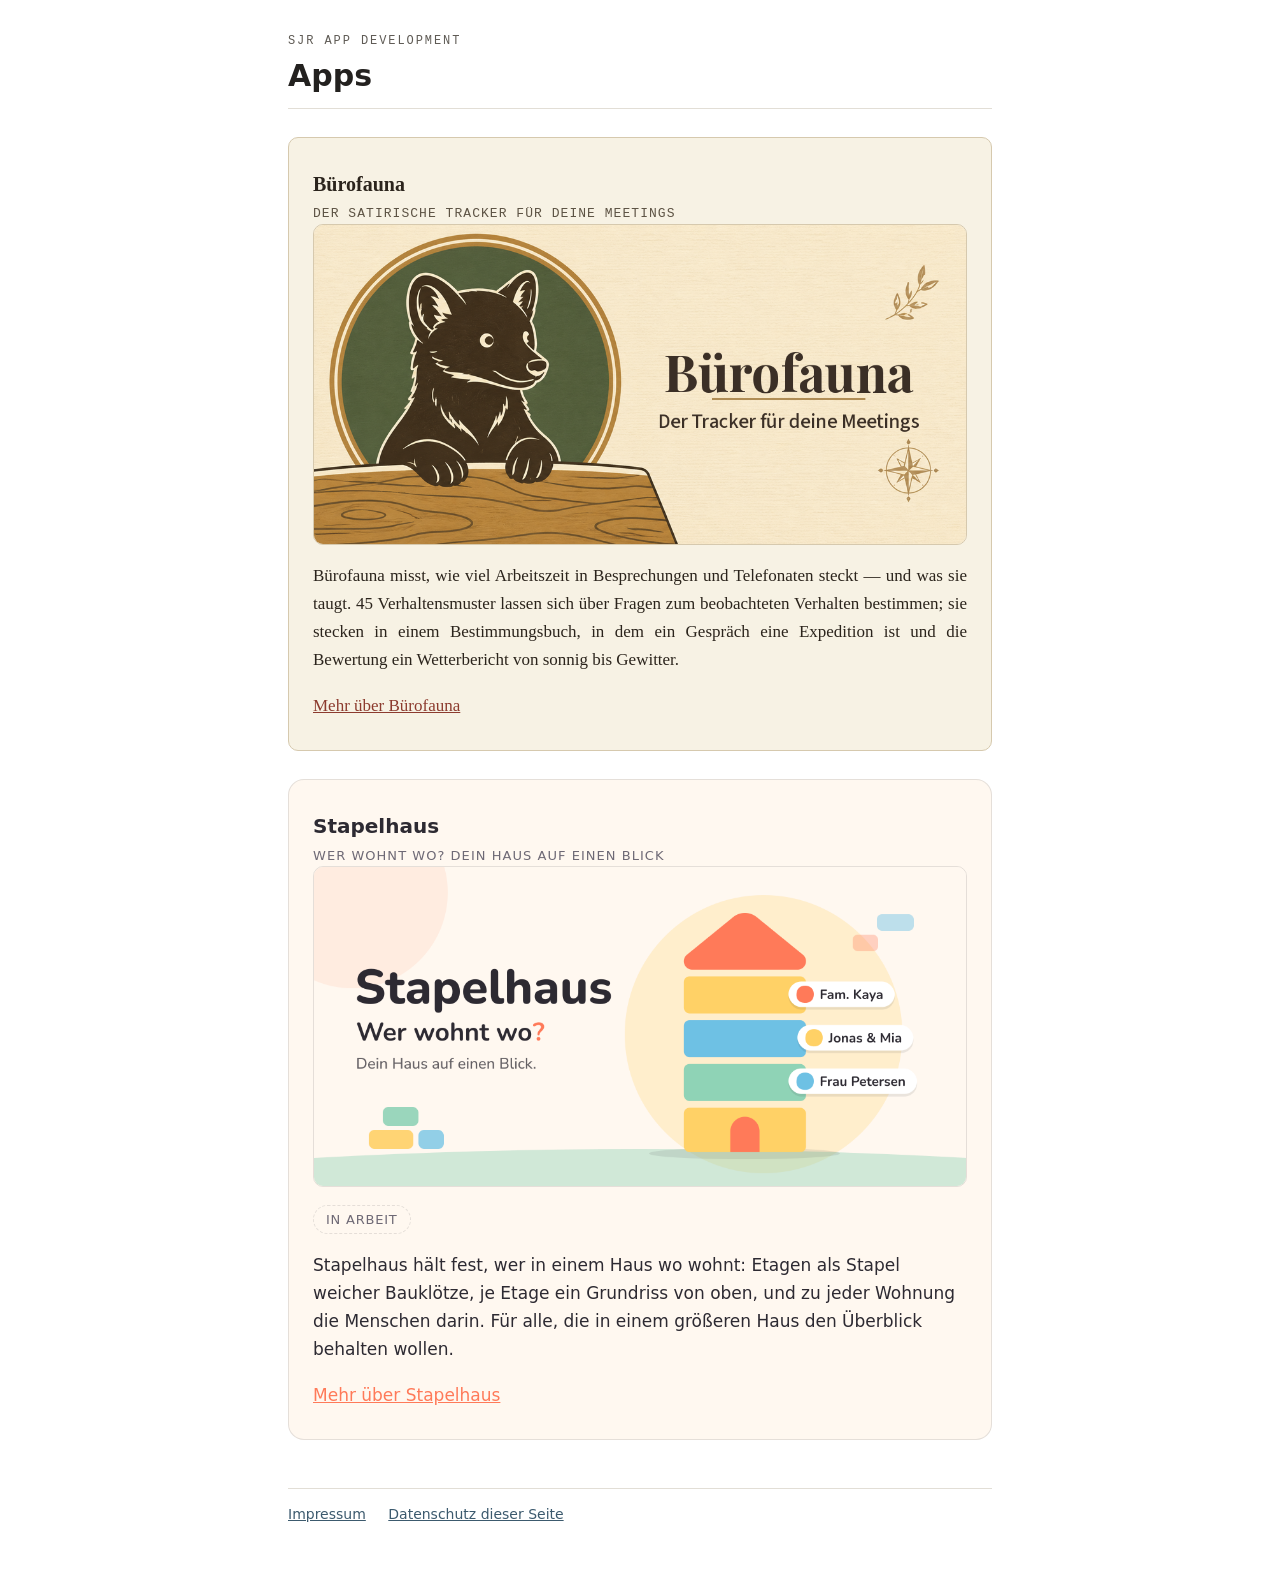
==== de/index.html @ 18a47535 "feat: Leg die Sprachordner /de/ und /en/ an, ohne die alten Adressen anzutasten Erster Schritt der M" ====
<!DOCTYPE html>
<html lang="de">
<head>
<meta charset="utf-8">
<meta name="viewport" content="width=device-width, initial-scale=1">
<title>SJR App Development</title>
<meta name="description" content="Apps von SJR App Development. Derzeit: Bürofauna, der satirische Tracker für deine Meetings.">
<link rel="icon" type="image/png" sizes="32x32" href="/favicon-32.png">
<link rel="apple-touch-icon" sizes="180x180" href="/favicon-180.png">
<link rel="stylesheet" href="/stil.css">
<link rel="canonical" href="https://tyndor.github.io/de/">
</head>
<body class="uebersicht">
<main>

<!-- ====================================================================
     DIE ÜBERSICHT. Bis zum 2026-09-21 stand hier die ganze Seite von
     Bürofauna; seither steht hier je App ein kurzer Block, und die
     Einzelheiten stehen auf ihrer eigenen Seite (Nutzer-Wunsch).

     Ein Block ist: Überschrift, Unterzeile, Banner, EIN Absatz, ein Verweis.
     Mehr nicht — wer mehr wissen will, tippt auf den Verweis. Für eine
     weitere App diesen <article> kopieren und `buerofauna.html` als Vorlage
     für ihre Seite nehmen.

     Die Seite trägt jetzt selbst den <h1>; die Apps darunter sind <h2>. Zwei
     <h1> auf einer Seite wären für Vorleseprogramme irreführend.

     **Jeder Block trägt den Anzug SEINER App** (Nutzer-Wunsch 2026-09-22):
     `thema-buerofauna` beziehungsweise `thema-stapelhaus` am <article>. Der
     Rahmen darum — Kopf, Fuß, Grund — bleibt im Hausstil, sonst gewönne eine
     der beiden Apps die Seite für sich. Die Klassen stehen in `stil.css`; sie
     übersteuern nur Variablen, nicht Regeln.
     ==================================================================== -->
<header>
  <div class="rubrik">SJR App Development</div>
  <h1>Apps</h1>
</header>

<article class="app thema-buerofauna">
  <h2>Bürofauna</h2>
  <p class="unterzeile">Der satirische Tracker für deine Meetings</p>

  <!-- Das Banner führt dorthin, wohin auch der Verweis darunter führt: Ein
       Bild dieser Größe sieht aus wie eine Schaltfläche, und wer darauf
       tippt, erwartet, dass etwas passiert. -->
  <a class="banner-link" href="/de/buerofauna.html"><img class="banner" src="/bilder/banner.png" alt="Bürofauna" width="1024" height="500"></a>

  <p>Bürofauna misst, wie viel Arbeitszeit in Besprechungen und Telefonaten
  steckt — und was sie taugt. 45 Verhaltensmuster lassen sich über Fragen zum
  beobachteten Verhalten bestimmen; sie stecken in einem Bestimmungsbuch, in
  dem ein Gespräch eine Expedition ist und die Bewertung ein Wetterbericht von
  sonnig bis Gewitter.</p>

  <ul class="links">
    <li><a href="/de/buerofauna.html">Mehr über Bürofauna</a></li>
  </ul>
</article>

<!-- Die zweite App. Sie ist NOCH NICHT veröffentlicht, deshalb trägt sie die
     Marke „In Arbeit" und keinen Store-Verweis — ein Abzeichen führte ins
     Leere. Steht sie erst in den Stores, wird aus der Marke ein Paar
     Abzeichen, hier wie auf ihrer eigenen Seite. -->
<article class="app thema-stapelhaus">
  <h2>Stapelhaus</h2>
  <p class="unterzeile">Wer wohnt wo? Dein Haus auf einen Blick</p>

  <a class="banner-link" href="/de/stapelhaus.html"><img class="banner" src="/bilder/banner-stapelhaus.png" alt="Stapelhaus" width="1024" height="500"></a>

  <p><span class="bald">In Arbeit</span></p>

  <p>Stapelhaus hält fest, wer in einem Haus wo wohnt: Etagen als Stapel
  weicher Bauklötze, je Etage ein Grundriss von oben, und zu jeder Wohnung die
  Menschen darin. Für alle, die in einem größeren Haus den Überblick behalten
  wollen.</p>

  <ul class="links">
    <li><a href="/de/stapelhaus.html">Mehr über Stapelhaus</a></li>
  </ul>
</article>

<footer>
  <nav>
    <a href="/de/impressum.html">Impressum</a>
    <a href="/de/datenschutz.html">Datenschutz dieser Seite</a>
  </nav>
</footer>

</main>
</body>
</html>
---- stil.css ----
/* DREI ANZÜGE IN EINER DATEI.
   Keine externen Schriften und keine Skripte — die Seite lädt nichts nach.

   `:root` trägt den Hausstil von SJR App Development: zurückhaltend, damit
   die Apps darin sprechen können. Jede App hat ihren eigenen Anzug als
   Klasse, und beide übersteuern DIESELBEN Variablen — kein zweites Regelwerk,
   nur andere Werte.

   **Wo die Klasse hängt, entscheidet, wie weit der Anzug reicht**
   (Nutzer-Wunsch 2026-09-22):

     Seite einer App   <body class="thema-buerofauna">   alles trägt ihn
     Übersicht         <article class="app thema-…">     nur ihr Block

   Die Werte sind nicht erfunden, sondern die der Apps: Bürofauna aus dem
   Feldführer-Zuschnitt (`lib/core/theme/`), Stapelhaus aus seinem Material-3-
   Thema. Dieselben Zahlen stehen auf den beiden Rechtstext-Seiten
   (`buerofauna-legal`, `stapelhaus-legal`); verbunden sind sie nur durch
   diesen Satz. Wer dort etwas ändert, ändert es hier mit. */
:root {
  --paper: #ffffff;
  --karte: #faf8f5;
  --ink: #23211f;
  --ink-muted: #5f5b55;
  --rule: #e2ded6;
  --seal: #3c5a6e;
  --schrift: system-ui, -apple-system, "Segoe UI", Roboto, Arial, sans-serif;
  --schrift-marke: ui-monospace, "Courier New", monospace;
  --titel-gewicht: 600;
  --rund: 10px;
  --satz: left;
}

/* --- Bürofauna: viktorianischer Feldführer ------------------------------
   Cremefarbenes Papier, Tinte, Siegelrot, Antiqua — und Blocksatz, weil die
   Seite eine Buchseite sein will. */
.thema-buerofauna {
  --paper: #f7f2e4;
  --karte: #efe7d3;
  --ink: #2b241c;
  --ink-muted: #5d5344;
  --rule: #d6c9ae;
  --seal: #8c3b2e;
  --schrift: Georgia, "Times New Roman", serif;
  --schrift-marke: ui-monospace, "Courier New", monospace;
  --titel-gewicht: 700;
  --rund: 10px;
  --satz: justify;
}

/* --- Stapelhaus: weiche Bauklötze, Material 3 in Pastell ----------------
   Nunito steht vorn: Wer sie auf dem Gerät hat, sieht das Schriftbild der
   App. Alle anderen bekommen eine verwandte runde Schrift — nachgeladen wird
   keine. Kein Blocksatz: Die App setzt linksbündig. */
.thema-stapelhaus {
  --paper: #fff8f0;
  --karte: #ffffff;
  --ink: #2d2a32;
  --ink-muted: #6e6975;
  --rule: rgba(45, 42, 50, 0.12);
  --seal: #ff7a59;
  --schrift: Nunito, "Nunito Sans", "Trebuchet MS", "Segoe UI", system-ui,
    -apple-system, sans-serif;
  --schrift-marke: Nunito, "Nunito Sans", "Trebuchet MS", "Segoe UI",
    system-ui, sans-serif;
  --titel-gewicht: 800;
  --rund: 16px;
  --satz: left;
}

* { box-sizing: border-box; }

body {
  margin: 0;
  padding: 32px 20px 64px;
  background: var(--paper);
  color: var(--ink);
  font-family: var(--schrift);
  font-size: 17px;
  line-height: 1.65;
}

/* Blocksatz mit Silbentrennung — aber nur, wo der Anzug ihn vorsieht. Ohne
   die Trennung riss der schmale Satzspiegel auf dem Telefon Loecher zwischen
   die Woerter; mit Blocksatz in einer runden Grotesk saehe Stapelhaus dagegen
   aus wie eine Zeitungsspalte. */
p {
  text-align: var(--satz);
  hyphens: auto;
  -webkit-hyphens: auto;
}

.unterzeile, .stand, .punkte, footer { text-align: left; hyphens: manual; }

main { max-width: 44rem; margin: 0 auto; }

header { border-bottom: 1px solid var(--rule); padding-bottom: 14px; margin-bottom: 28px; }

.rubrik {
  font-family: var(--schrift-marke);
  font-size: 12px;
  letter-spacing: 0.16em;
  text-transform: uppercase;
  color: var(--ink-muted);
}

/* Das Gewicht gehört zum Anzug: Die Antiqua des Feldführers trägt 700,
   Stapelhaus' runde Grotesk 800 — so steht es in beiden Apps. */
h1 { font-size: 30px; line-height: 1.2; margin: 6px 0 0; font-weight: var(--titel-gewicht); }
h2 { font-size: 20px; margin: 34px 0 10px; font-weight: var(--titel-gewicht); }

a { color: var(--seal); }

address {
  font-style: normal;
  font-family: var(--schrift-marke);
  font-size: 15px;
  background: var(--karte);
  border: 1px solid var(--rule);
  border-radius: var(--rund);
  padding: 14px 16px;
  white-space: pre-line;
}

.platzhalter {
  background: var(--karte);
  border-bottom: 2px dotted var(--seal);
  padding: 0 3px;
}

.stand { font-family: var(--schrift-marke); font-size: 13px; color: var(--ink-muted); }

footer {
  margin-top: 48px;
  padding-top: 14px;
  border-top: 1px solid var(--rule);
  font-size: 14px;
  color: var(--ink-muted);
}

nav a { margin-right: 18px; }

/* Nachts hat jeder Anzug seine eigene Dunkelheit: Der Feldführer wird zu
   dunklem Papier mit heller Tinte, Stapelhaus zu dem Grau seiner App. Ein
   gemeinsamer Dunkelmodus hiesse, zwei Marken dieselbe Nacht zu geben. */
@media (prefers-color-scheme: dark) {
  :root {
    --paper: #17161a;
    --karte: #232228;
    --ink: #ece9e4;
    --ink-muted: #a7a29b;
    --rule: #38363d;
    --seal: #8fb6cc;
  }

  .thema-buerofauna {
    --paper: #191510;
    --karte: #221c15;
    --ink: #ece3d2;
    --ink-muted: #b3a894;
    --rule: #4a4132;
    --seal: #d98878;
  }

  .thema-stapelhaus {
    --paper: #1f1d24;
    --karte: #2a2731;
    --ink: #f2efea;
    --ink-muted: #a9a4b0;
    --rule: rgba(242, 239, 234, 0.12);
    --seal: #ff7a59;
  }
}

/* --- Übersicht der Apps -------------------------------------------------
   Je App ein .app-Block. Alles fliesst; feste Höhen gibt es nicht, damit
   grosse Schriftgrade und schmale Fenster nichts abschneiden. */

.einleitung { color: var(--ink-muted); }

.app {
  margin-top: 40px;
  padding-top: 28px;
  border-top: 1px solid var(--rule);
}

.app:first-of-type { border-top: none; }

/* **In der Übersicht ist jeder Block eine Karte in den Farben SEINER App**
   (Nutzer-Wunsch 2026-09-22). Er bringt seinen eigenen Grund mit, seine
   Schrift, seine Rundung — und die Trennlinie zwischen den Blöcken entfällt:
   Wo zwei Karten stehen, trennt die Kante schon.

   Die Werte holt er sich aus der Themenklasse an ihm selbst; diese Regel
   nennt nur, WELCHE Eigenschaften er überhaupt selbst setzt. Ohne sie bliebe
   er beim Hausstil der Seite, denn den hat `body` schon angewandt. */
.uebersicht .app {
  margin-top: 28px;
  padding: 24px;
  border: 1px solid var(--rule);
  border-radius: var(--rund);
  background: var(--paper);
  color: var(--ink);
  font-family: var(--schrift);
}

.uebersicht .app:first-of-type { border: 1px solid var(--rule); }

.banner {
  display: block;
  width: 100%;
  height: auto;
  border: 1px solid var(--rule);
  border-radius: 10px;
}

/* In der Übersicht führt das Banner auf die Seite der App. Ein Verweis ist
   für sich ein Zeilen-Element und stünde sonst als schmaler Streifen im
   Fluss — mit `block` nimmt er die Breite seines Bildes an. */
.banner-link { display: block; }

.app h1, .app h2 { margin: 6px 0 2px; }

/* Der Block traegt seine eigene Kopfzeile; der Rahmen darum entfaellt. */
.app header { border-bottom: none; padding-bottom: 0; margin-bottom: 18px; }

.unterzeile {
  margin: 0;
  font-family: var(--schrift-marke);
  font-size: 13px;
  letter-spacing: 0.08em;
  text-transform: uppercase;
  color: var(--ink-muted);
}

/* Karussell ohne Skript. Der Streifen scrollt waagerecht und rastet an den
   Bildern ein; das naechste lugt bewusst herein, damit man sieht, dass es
   weitergeht. Sanftes Scrollen macht die Sprungmarken darunter zur Blaetter-
   Bedienung. Wer Bewegung reduziert hat, bekommt harte Spruenge statt Gleiten. */
.schuesse {
  display: flex;
  gap: 14px;
  margin: 22px 0 10px;
  overflow-x: auto;
  padding-bottom: 8px;
  scroll-snap-type: x mandatory;
  scroll-behavior: smooth;
  scrollbar-width: thin;
  scrollbar-color: var(--rule) transparent;
}

.schuesse img {
  flex: 0 0 auto;
  width: 210px;
  height: auto;
  border: 1px solid var(--rule);
  border-radius: 10px;
  scroll-snap-align: center;
}

/* Sprungmarken als Blaetter-Bedienung. Keine echten Knoepfe, damit die Seite
   ohne JavaScript auskommt — Tastatur und Vorleseprogramme kommen mit Links
   trotzdem zurecht. */
.punkte {
  display: flex;
  flex-wrap: wrap;
  gap: 8px;
  margin-bottom: 26px;
}

.punkte a {
  display: inline-flex;
  align-items: center;
  justify-content: center;
  min-width: 30px;
  min-height: 30px;
  border: 1px solid var(--rule);
  border-radius: 999px;
  font-family: var(--schrift-marke);
  font-size: 13px;
  text-decoration: none;
  color: var(--ink-muted);
}

.punkte a:hover, .punkte a:focus { border-color: var(--seal); color: var(--seal); }

@media (prefers-reduced-motion: reduce) {
  .schuesse { scroll-behavior: auto; }
}

.links { list-style: none; padding: 0; margin: 18px 0 0; }
.links li { margin-bottom: 6px; }

/* Die Store-Badges.
   Beide unveraendert: nicht umfaerben, nicht beschneiden, nichts weglassen.
   Googles Vorgaben dazu: mindestens 28 px Badge-Hoehe, ringsum ein Viertel
   davon frei, und neben anderen Store-Badges nie der kleinere.

   **Die zwei Hoehen kommen daher, dass die Dateien verschieden viel Rand
   mitbringen.** Nachgemessen an den Dateien selbst, nicht geschaetzt:

     google-play.png     646 x 250, sichtbar 646 x 192 -> 76,8 %
                         (29 px durchsichtig oben und unten, seitlich NICHTS)
     amazon-appstore.png 572 x 168, sichtbar 572 x 168 -> 100 %

   Gleich hoch sind die BADGES, nicht die Dateien: 52 x 0,768 = 40, und
   Amazon steht direkt auf 40. Wer eine Hoehe aendert, rechnet die andere
   ueber diese Prozentzahl nach.

   **Der Freiraum kommt aus dem Polster, nicht aus den Dateien.** Googles
   PNG gibt seitlich gar nichts her und oben wie unten nur 6 px bei dieser
   Groesse — verlangt sind 10, also ein Viertel der Badge-Hoehe. Das Polster
   von 10 px an BEIDEN Badges stellt das sicher und legt nebenbei 20 px
   zwischen die beiden, wenn sie nebeneinander stehen.

   **Nebeneinander**, und sie brechen erst um, wenn die Spalte zu schmal
   wird. Mittig ausgerichtet, weil die Kaestchen verschieden hoch sind (72
   gegen 60 px) — die Badges darin liegen dadurch auf einer Linie. */
.stores {
  list-style: none;
  padding: 0;
  margin: 18px 0 0;
  display: flex;
  flex-wrap: wrap;
  align-items: center;
}
.badge { display: block; width: auto; margin: 10px; }
.badge-play { height: 52px; }
.badge-amazon { height: 40px; }

.bald {
  font-family: var(--schrift-marke);
  font-size: 13px;
  letter-spacing: 0.06em;
  text-transform: uppercase;
  color: var(--ink-muted);
  border: 1px dashed var(--rule);
  border-radius: 999px;
  padding: 3px 12px;
  display: inline-block;
}
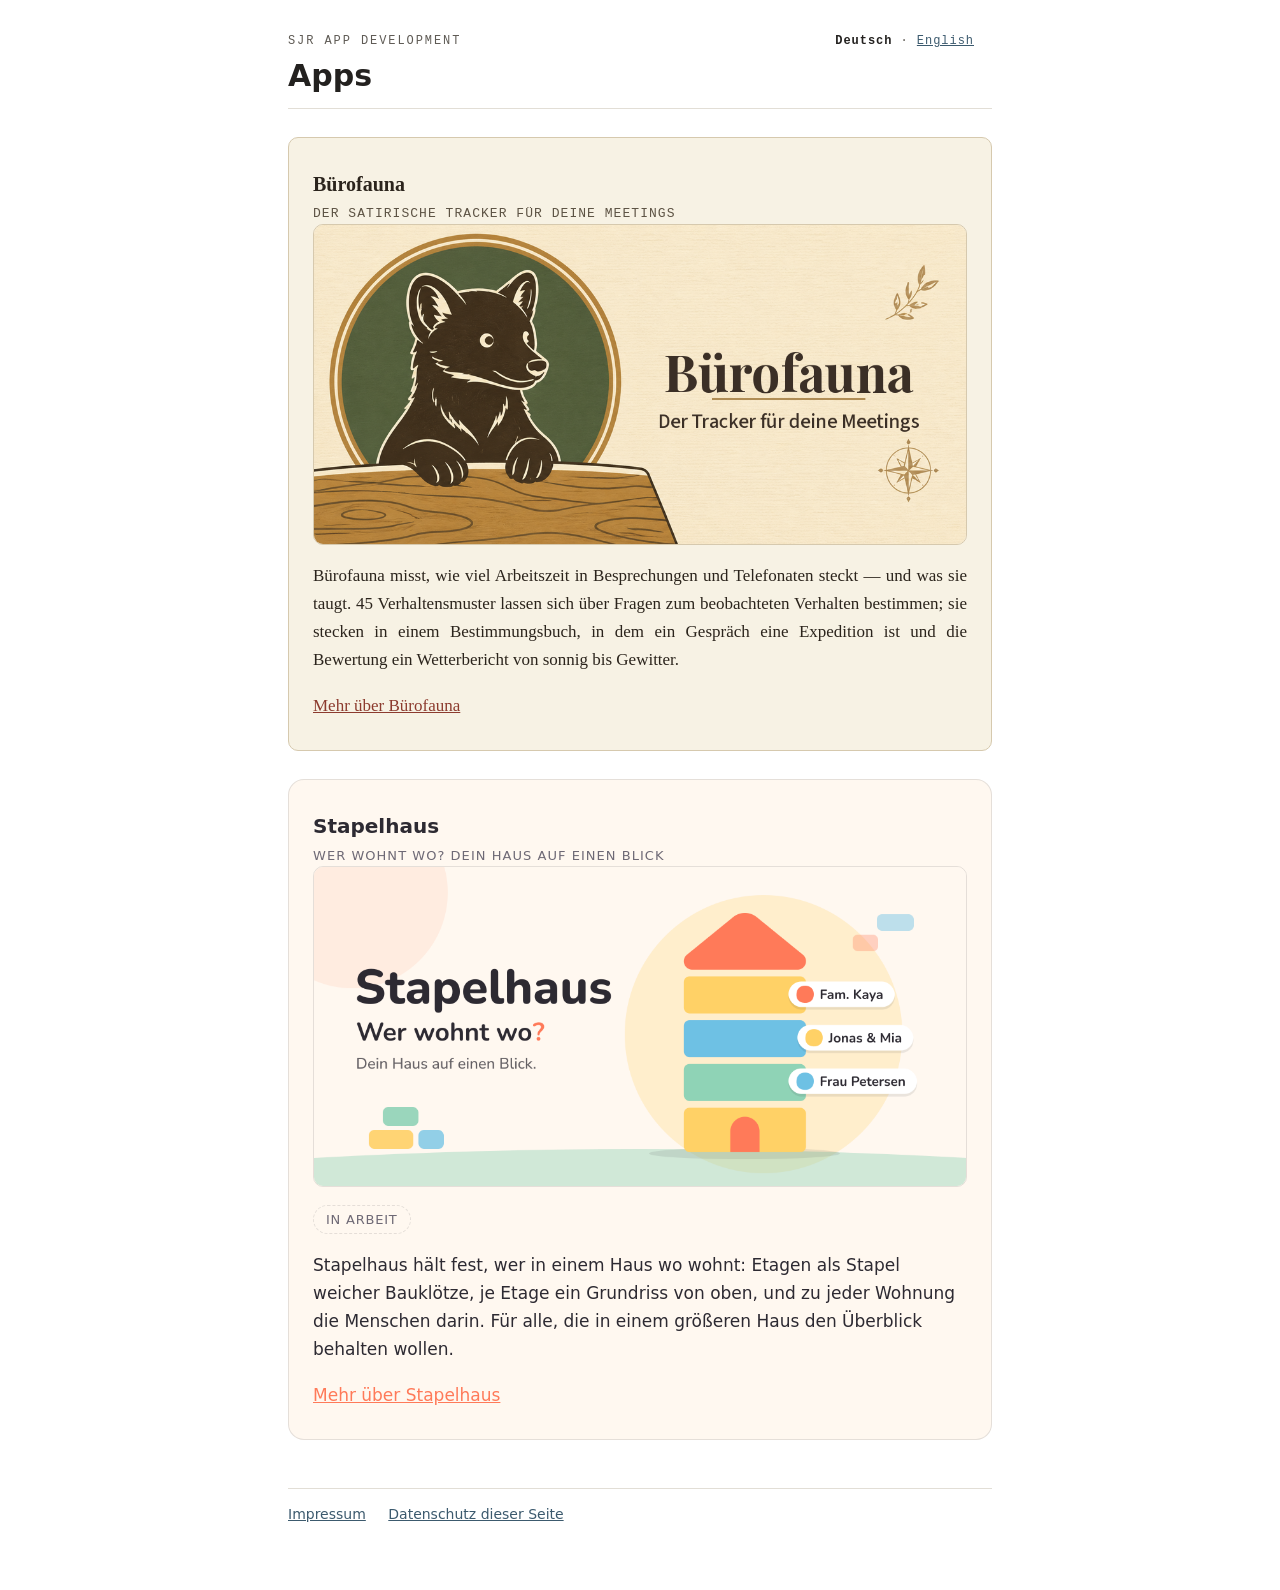
==== commit a597ed23: "feat: Setz auf jede Seite einen Sprachumschalter Oben rechts im Kopf jeder Seite steht „Deutsch · En" ====
--- a/de/index.html
+++ b/de/index.html
@@ -33,6 +33,7 @@
      übersteuern nur Variablen, nicht Regeln.
      ==================================================================== -->
 <header>
+  <nav class="sprachen" aria-label="Sprache"><span aria-current="true">Deutsch</span> · <a href="/en/" hreflang="en" lang="en">English</a></nav>
   <div class="rubrik">SJR App Development</div>
   <h1>Apps</h1>
 </header>
--- a/stil.css
+++ b/stil.css
@@ -327,6 +327,9 @@
 .badge { display: block; width: auto; margin: 10px; }
 .badge-play { height: 52px; }
 .badge-amazon { height: 40px; }
+/* Apples Badge (SVG) fuellt seine Flaeche ohne Rand, wie der von Amazon;
+   40 px sind zugleich Apples Mindesthoehe fuer einen Badge am Bildschirm. */
+.badge-apple { height: 40px; }
 
 .bald {
   font-family: var(--schrift-marke);
@@ -339,3 +342,15 @@
   padding: 3px 12px;
   display: inline-block;
 }
+
+/* Sprachumschalter oben rechts im Kopf jeder Seite (2026-09-26). In der
+   Schrift der Rubrik, damit er zur Zeile daneben gehoert; die aktuelle
+   Sprache ist kein Link, sondern hervorgehoben. */
+.sprachen {
+  float: right;
+  font-family: var(--schrift-marke);
+  font-size: 12px;
+  letter-spacing: 0.08em;
+  color: var(--ink-muted);
+}
+.sprachen [aria-current] { color: var(--ink); font-weight: 600; }
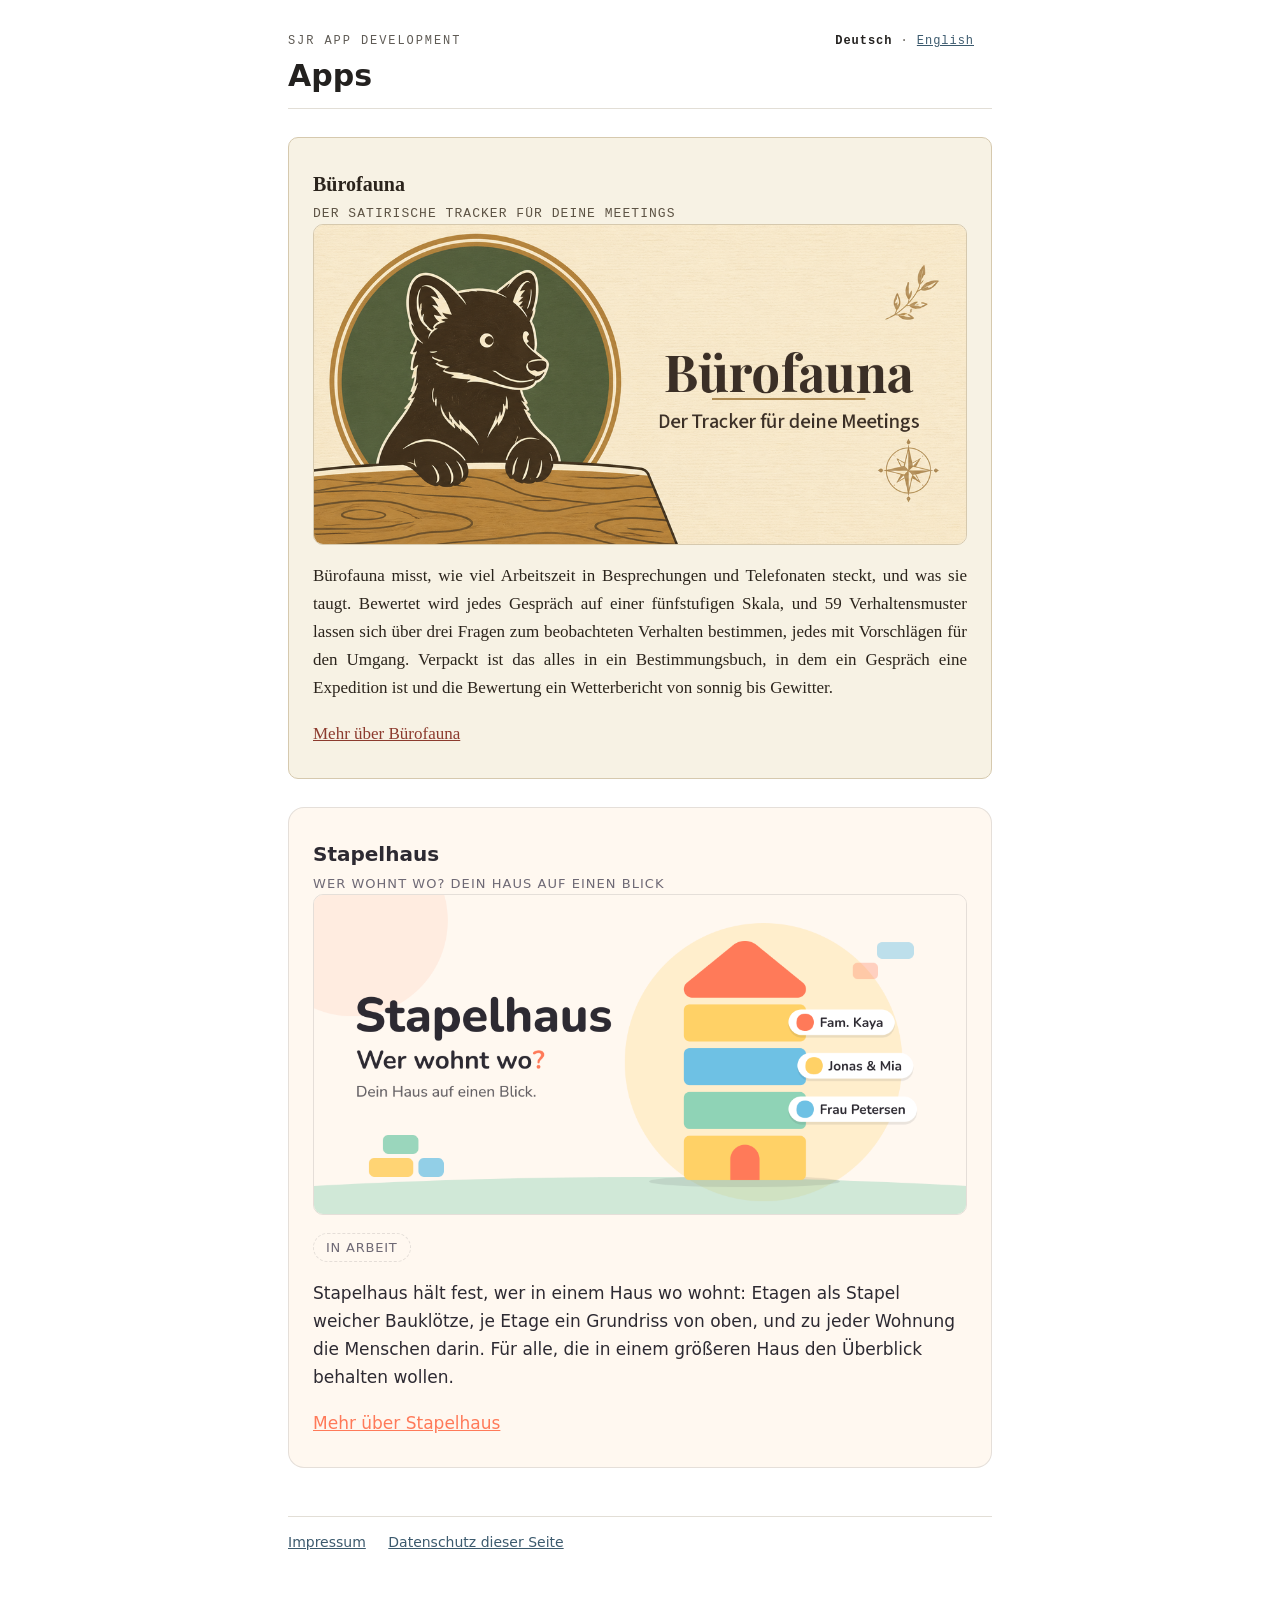
==== commit 6931f792: "Setz den Teaser von Buerofauna auf der deutschen Uebersicht auf Stand 1.4 Text A der Charge, wortgle" ====
--- a/de/index.html
+++ b/de/index.html
@@ -48,10 +48,12 @@
   <a class="banner-link" href="/de/buerofauna.html"><img class="banner" src="/bilder/banner.png" alt="Bürofauna" width="1024" height="500"></a>
 
   <p>Bürofauna misst, wie viel Arbeitszeit in Besprechungen und Telefonaten
-  steckt — und was sie taugt. 45 Verhaltensmuster lassen sich über Fragen zum
-  beobachteten Verhalten bestimmen; sie stecken in einem Bestimmungsbuch, in
-  dem ein Gespräch eine Expedition ist und die Bewertung ein Wetterbericht von
-  sonnig bis Gewitter.</p>
+  steckt, und was sie taugt. Bewertet wird jedes Gespräch auf einer
+  fünfstufigen Skala, und 59 Verhaltensmuster lassen sich über drei Fragen zum
+  beobachteten Verhalten bestimmen, jedes mit Vorschlägen für den Umgang.
+  Verpackt ist das alles in ein Bestimmungsbuch, in dem ein Gespräch eine
+  Expedition ist und die Bewertung ein Wetterbericht von sonnig bis
+  Gewitter.</p>
 
   <ul class="links">
     <li><a href="/de/buerofauna.html">Mehr über Bürofauna</a></li>
